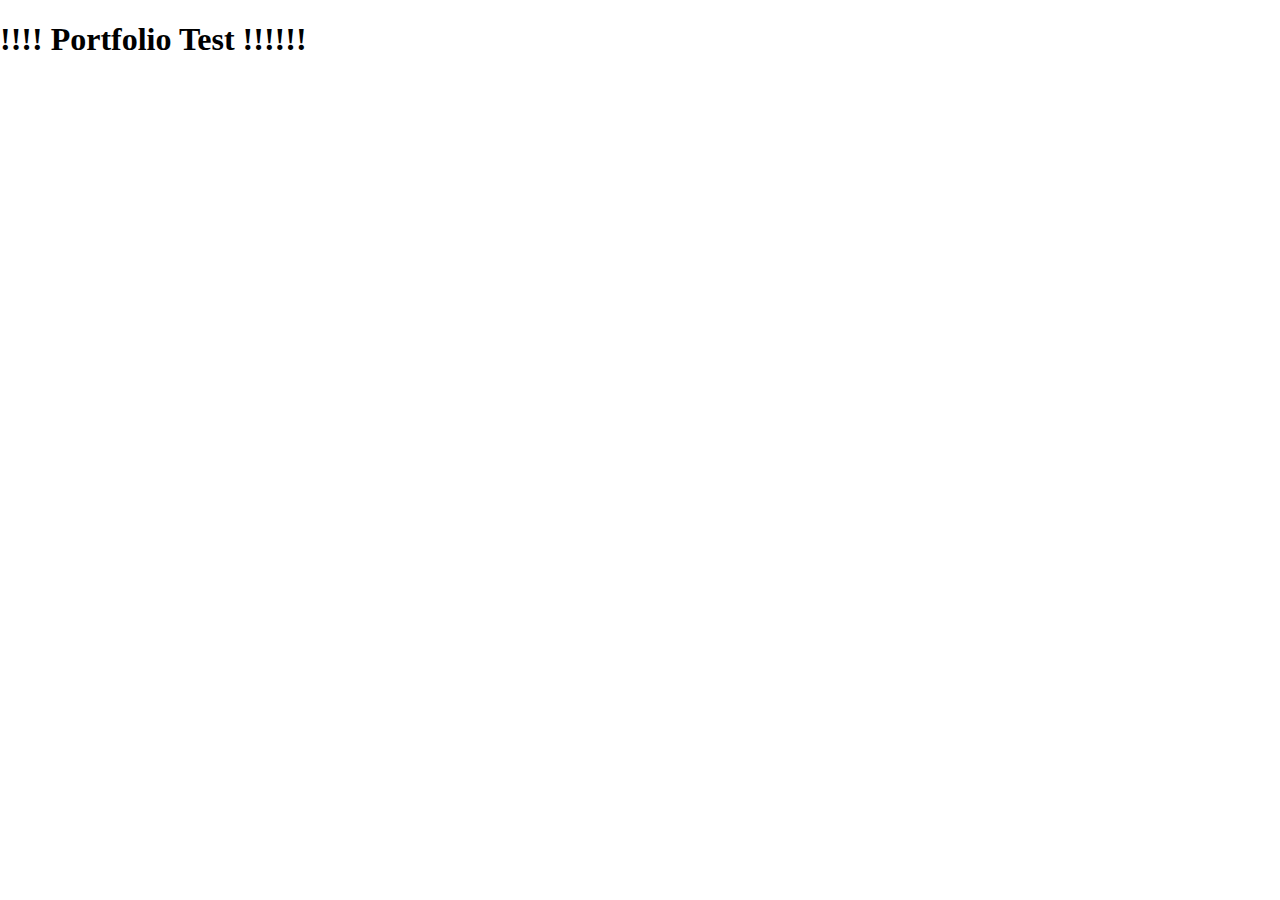
==== index.html @ 7b8920e7 "set up" ====
<!DOCTYPE html>
<html lang="en">
<head>
   <meta charset="UTF-8">
   <meta name="viewport" content="width=device-width, initial-scale=1.0">
   <link rel="stylesheet" href="./styles.css">
   <title>Portfolio</title>
</head>
<body>
   <header>
      <h1> !!!! Portfolio Test !!!!!! </h1>
   </header>
   <section>

   </section>
   <footer>

   </footer>
</body>
</html>
---- styles.css ----
html{line-height:1.15;-ms-text-size-adjust:100%;-webkit-text-size-adjust:100%}body{margin:0}article,aside,footer,header,nav,section{display:block}h1{font-size:2em;margin:.67em 0}figcaption,figure,main{display:block}figure{margin:1em 40px}hr{box-sizing:content-box;height:0;overflow:visible}pre{font-family:monospace,monospace;font-size:1em}a{background-color:transparent;-webkit-text-decoration-skip:objects}abbr[title]{border-bottom:none;text-decoration:underline;text-decoration:underline dotted}b,strong{font-weight:inherit}b,strong{font-weight:bolder}code,kbd,samp{font-family:monospace,monospace;font-size:1em}dfn{font-style:italic}mark{background-color:#ff0;color:#000}small{font-size:80%}sub,sup{font-size:75%;line-height:0;position:relative;vertical-align:baseline}sub{bottom:-.25em}sup{top:-.5em}audio,video{display:inline-block}audio:not([controls]){display:none;height:0}img{border-style:none}svg:not(:root){overflow:hidden}button,input,optgroup,select,textarea{font-family:sans-serif;font-size:100%;line-height:1.15;margin:0}button,input{overflow:visible}button,select{text-transform:none}button,html [type=button],[type=reset],[type=submit]{-webkit-appearance:button}button::-moz-focus-inner,[type=button]::-moz-focus-inner,[type=reset]::-moz-focus-inner,[type=submit]::-moz-focus-inner{border-style:none;padding:0}button:-moz-focusring,[type=button]:-moz-focusring,[type=reset]:-moz-focusring,[type=submit]:-moz-focusring{outline:1px dotted ButtonText}fieldset{padding:.35em .75em .625em}legend{box-sizing:border-box;color:inherit;display:table;max-width:100%;padding:0;white-space:normal}progress{display:inline-block;vertical-align:baseline}textarea{overflow:auto}[type=checkbox],[type=radio]{box-sizing:border-box;padding:0}[type=number]::-webkit-inner-spin-button,[type=number]::-webkit-outer-spin-button{height:auto}[type=search]{-webkit-appearance:textfield;outline-offset:-2px}[type=search]::-webkit-search-cancel-button,[type=search]::-webkit-search-decoration{-webkit-appearance:none}::-webkit-file-upload-button{-webkit-appearance:button;font:inherit}details,menu{display:block}summary{display:list-item}canvas{display:inline-block}template{display:none}[hidden]{display:none}

.clearfix:after {visibility: hidden; display: block; font-size: 0; content: ''; clear: both; height: 0; }

html { -moz-box-sizing: border-box; -webkit-box-sizing: border-box; box-sizing: border-box;}

*, *:before, *:after {box-sizing: inherit}

.sr-only { position: absolute; width: 1px; height: 1px; margin: -1px; border: 0; padding: 0; white-space: nowrap; clip-path: inset(100%); clip: rect(0 0 0 0); overflow: hidden;}
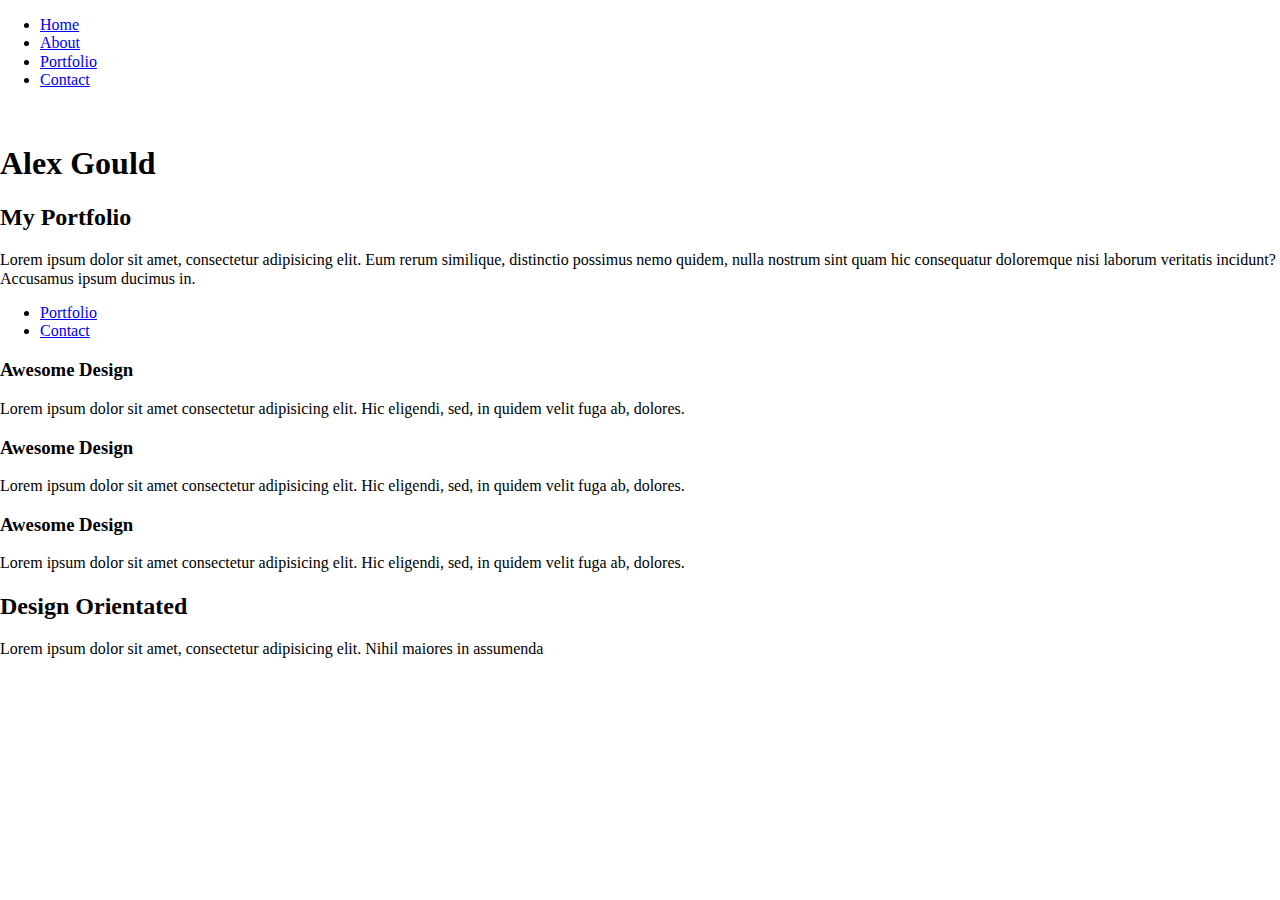
==== commit ec6ddc90: "restructuring" ====
--- a/index.html
+++ b/index.html
@@ -8,10 +8,46 @@
 </head>
 <body>
    <header>
-      <h1> !!!! Portfolio Test !!!!!! </h1>
+      <div>
+         <nav>
+            <ul class="Navmenu">              
+               <li><a href="#">Home</a></li>
+               <li><a href="#">About</a></li>
+               <li><a href="#">Portfolio</a></li>
+               <li><a href="#">Contact</a></li>
+            </ul>
+         </nav>
+      </div>
+      <div>
+         <img class="headerImg" src="" alt="">
+         <h1>Alex Gould</h1>
+         <h2>My Portfolio</h2>
+         <p>Lorem ipsum dolor sit amet, consectetur adipisicing elit. Eum rerum similique, distinctio possimus nemo quidem, nulla nostrum sint quam hic consequatur doloremque nisi laborum veritatis incidunt? Accusamus ipsum ducimus in.</p>
+      </div>
+      <div>
+         <ul class="buttons">
+            <li><a href="#">Portfolio</a></li>
+            <li><a href="#">Contact</a></li>
+         </ul>
+      </div>
    </header>
    <section>
-
+      <div class="threeDivs">
+         <h3>Awesome Design</h3>
+         <p>Lorem ipsum dolor sit amet consectetur adipisicing elit. Hic eligendi, sed, in quidem velit fuga ab, dolores.</p>
+      </div>
+      <div class="threeDivs">
+         <h3>Awesome Design</h3>
+         <p>Lorem ipsum dolor sit amet consectetur adipisicing elit. Hic eligendi, sed, in quidem velit fuga ab, dolores.</p>
+      </div>
+      <div class="threeDivs">
+         <h3>Awesome Design</h3>
+         <p>Lorem ipsum dolor sit amet consectetur adipisicing elit. Hic eligendi, sed, in quidem velit fuga ab, dolores.</p>
+      </div>
+      <div>
+         <h2>Design Orientated</h2>
+         <p>Lorem ipsum dolor sit amet, consectetur adipisicing elit. Nihil maiores in assumenda </p>
+      </div>
    </section>
    <footer>
 
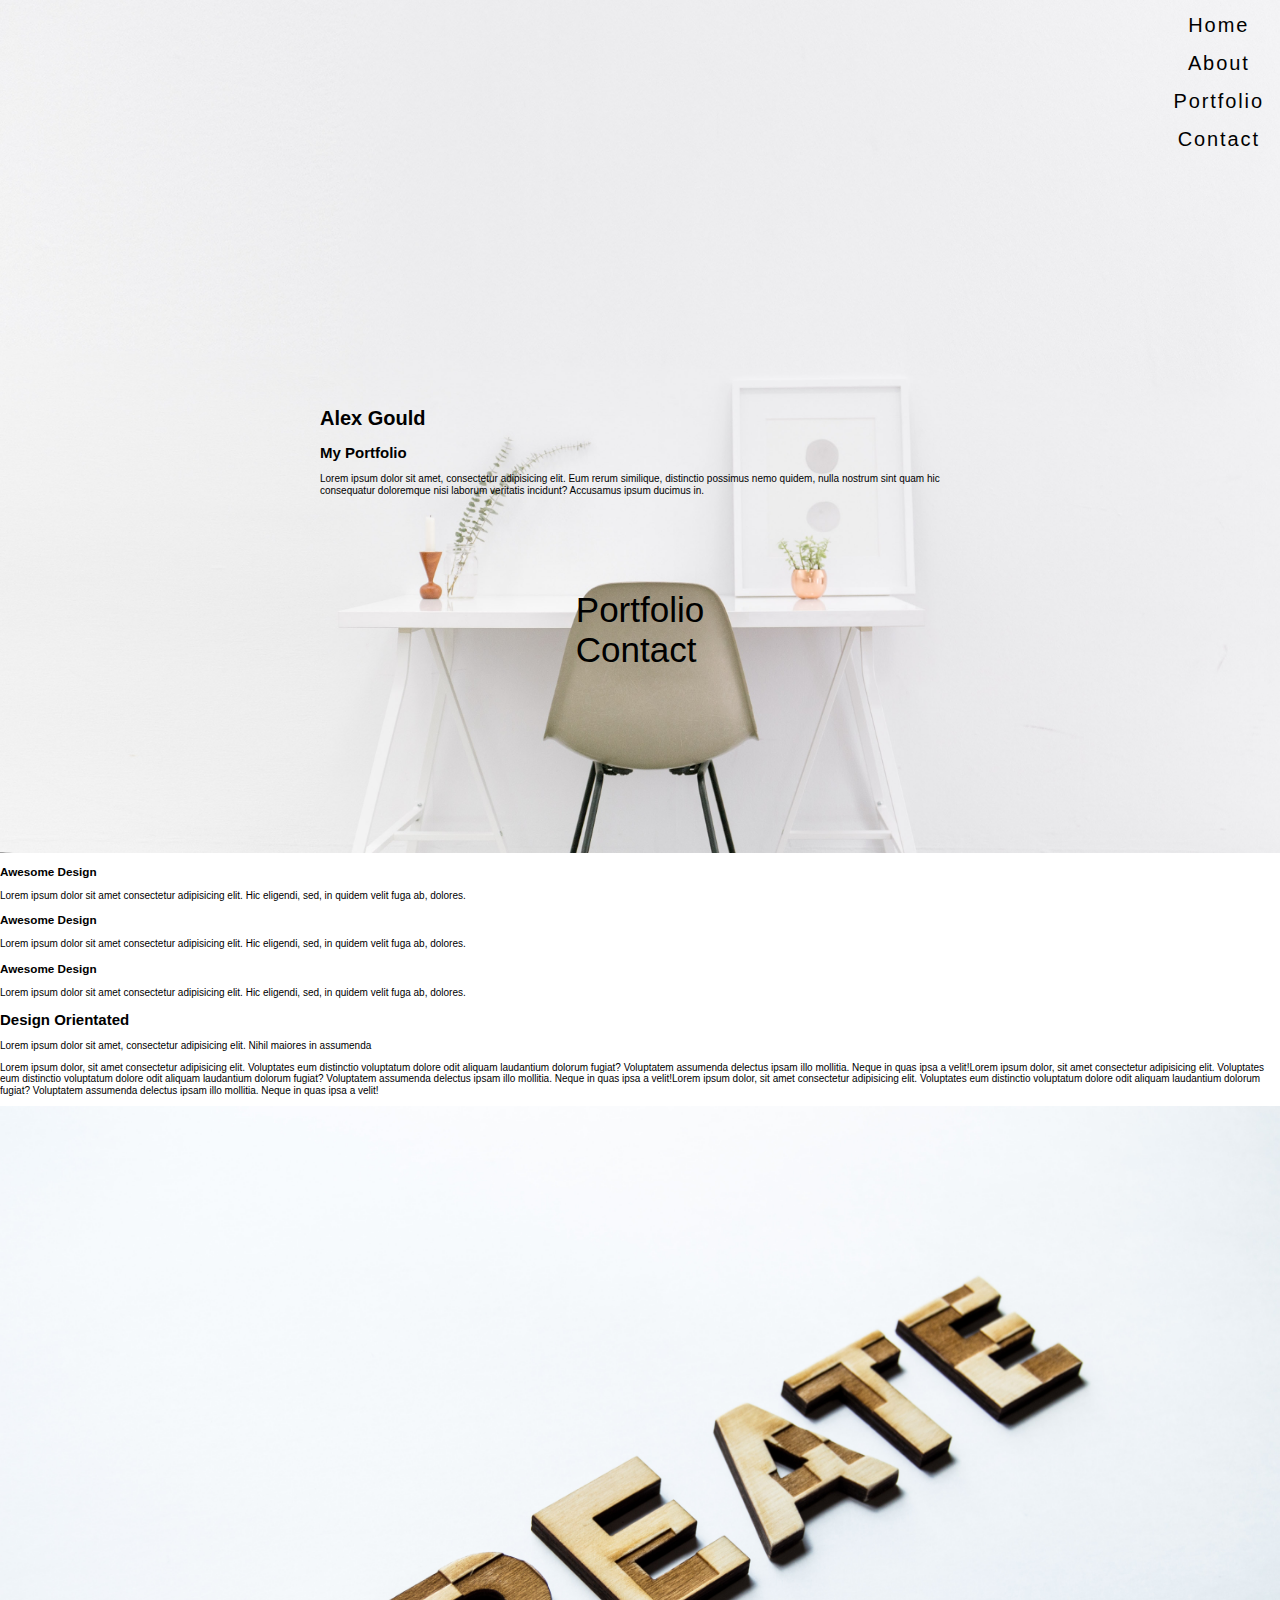
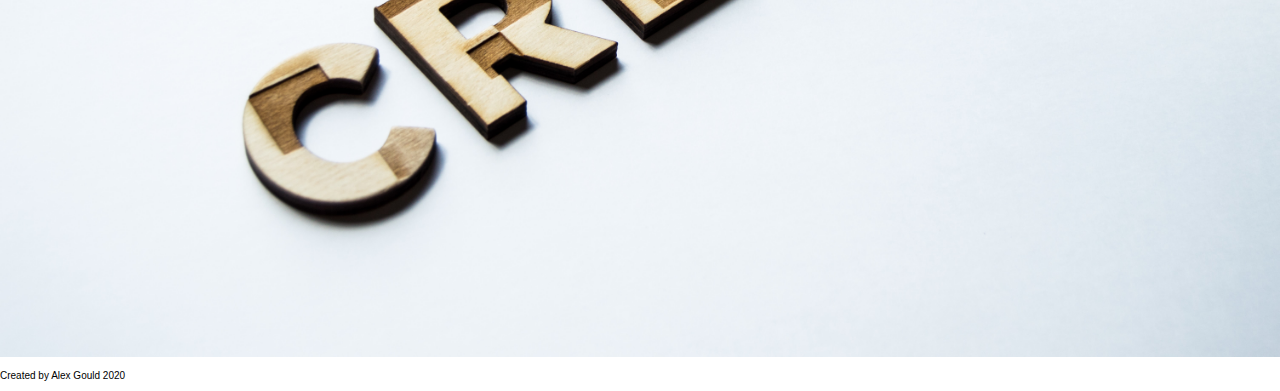
==== commit f0e59746: "images" ====
--- a/index.html
+++ b/index.html
@@ -8,24 +8,24 @@
 </head>
 <body>
    <header>
-      <div>
+      <div class="container">
          <nav>
-            <ul class="Navmenu">              
+            <ul class="navMenu">              
                <li><a href="#">Home</a></li>
                <li><a href="#">About</a></li>
                <li><a href="#">Portfolio</a></li>
                <li><a href="#">Contact</a></li>
             </ul>
          </nav>
+         <img class="headerImg" src="./assets/bench-accounting-nvzvOPQW0gc-unsplash.jpg" alt="white wall with white desk and brown chair">
       </div>
-      <div>
-         <img class="headerImg" src="" alt="">
+      <div class="centered">
          <h1>Alex Gould</h1>
          <h2>My Portfolio</h2>
          <p>Lorem ipsum dolor sit amet, consectetur adipisicing elit. Eum rerum similique, distinctio possimus nemo quidem, nulla nostrum sint quam hic consequatur doloremque nisi laborum veritatis incidunt? Accusamus ipsum ducimus in.</p>
       </div>
       <div>
-         <ul class="buttons">
+         <ul class="buttons centered2">
             <li><a href="#">Portfolio</a></li>
             <li><a href="#">Contact</a></li>
          </ul>
@@ -49,8 +49,14 @@
          <p>Lorem ipsum dolor sit amet, consectetur adipisicing elit. Nihil maiores in assumenda </p>
       </div>
    </section>
+   <section class="blurbSection">
+      <div>
+         <p>Lorem ipsum dolor, sit amet consectetur adipisicing elit. Voluptates eum distinctio voluptatum dolore odit aliquam laudantium dolorum fugiat? Voluptatem assumenda delectus ipsam illo mollitia. Neque in quas ipsa a velit!Lorem ipsum dolor, sit amet consectetur adipisicing elit. Voluptates eum distinctio voluptatum dolore odit aliquam laudantium dolorum fugiat? Voluptatem assumenda delectus ipsam illo mollitia. Neque in quas ipsa a velit!Lorem ipsum dolor, sit amet consectetur adipisicing elit. Voluptates eum distinctio voluptatum dolore odit aliquam laudantium dolorum fugiat? Voluptatem assumenda delectus ipsam illo mollitia. Neque in quas ipsa a velit!</p>
+         <img class="headerImg" src="./assets/create.jpg" alt="wood carving of the word create against white background">
+      </div>
+   </section>
    <footer>
-
+      <p>Created by Alex Gould 2020</p>
    </footer>
 </body>
 </html>--- a/styles.css
+++ b/styles.css
@@ -9,3 +9,97 @@
 .sr-only { position: absolute; width: 1px; height: 1px; margin: -1px; border: 0; padding: 0; white-space: nowrap; clip-path: inset(100%); clip: rect(0 0 0 0); overflow: hidden;}
 
 
+html { 
+   font-size: 62.5%;
+   font-family: 'East Sea Dokdo', cursive;
+   font-family: 'Roboto', sans-serif;
+}
+body{ 
+   color: rgb(0, 0, 0);
+   display: block;
+}
+
+ul { 
+   margin: 0;
+   padding: 0;
+   list-style-type: none;   
+}
+
+a { 
+   text-decoration: none;
+   color: rgb(0, 0, 0);
+   font-size: 35px;
+}
+
+img { 
+   max-width: 100%;
+}
+
+.headerImg { 
+   display: relative;
+   top: 0;
+}
+
+.wrapper{ 
+   max-width:1300px; ;
+   width: 90%;
+   margin: 0 auto;
+}
+
+button{ 
+   background-color: #0178A5;
+}
+
+button:hover,
+button:focus {
+   color: black;
+   background-color: white;
+   border-color: black;
+}
+
+
+/* Nav */
+nav { 
+   line-height: 35px;
+   letter-spacing: 1.9px;
+}
+.headerNav ul { 
+   width: 70%;
+}
+.headerNav li { 
+   display: inline-block;
+   margin: 10px;
+}
+nav a { 
+   font-family: 'Roboto', sans-serif;
+   font-size: 20px;
+}
+
+.container { 
+   display: flex;
+   text-align: center;
+   color: white;
+}
+
+.centered {
+   position: absolute;
+   top: 50%;
+   left: 50%;
+   transform: translate(-50%, -50%);
+   z-index: 100;
+
+}
+
+.centered2 {
+   position: absolute;
+   top: 70%;
+   left: 50%;
+   transform: translate(-50%, -50%);
+}
+
+
+.navMenu{ 
+   position: absolute;
+   top: 8px;
+   right: 16px;
+}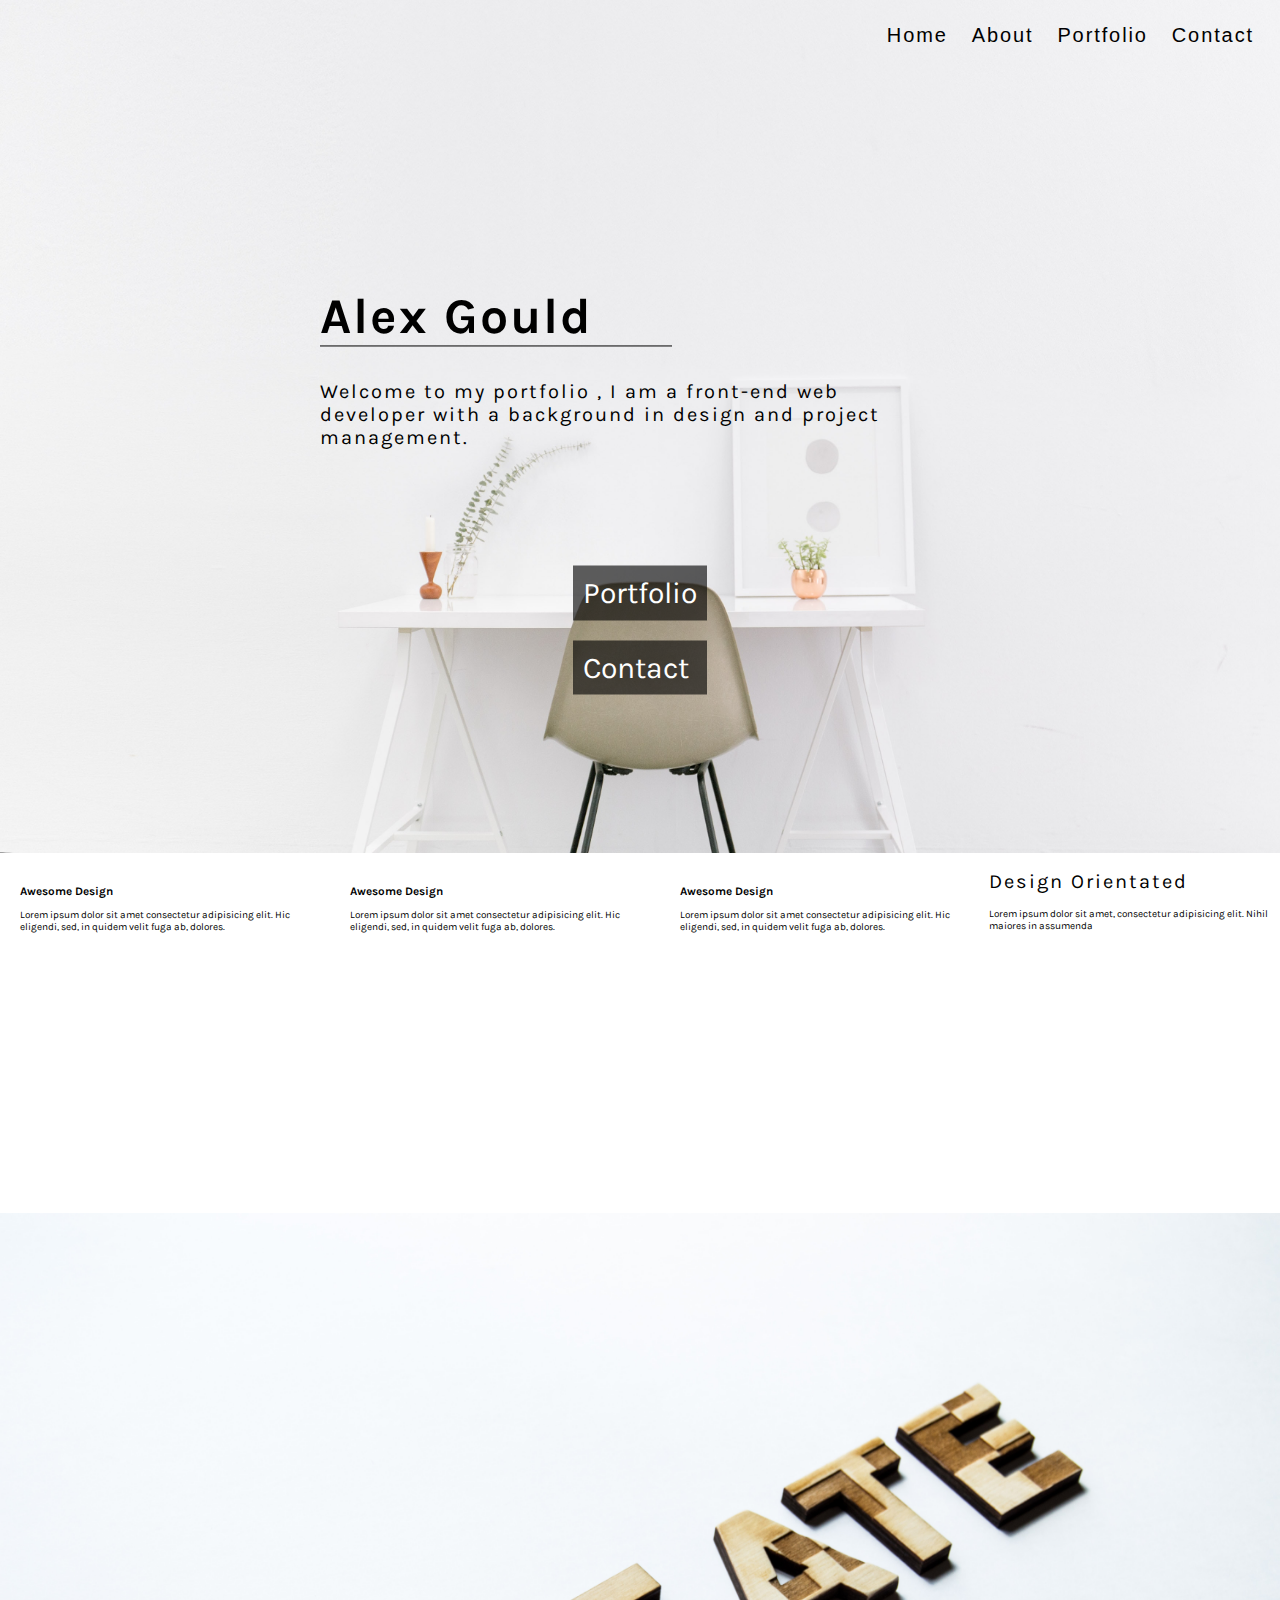
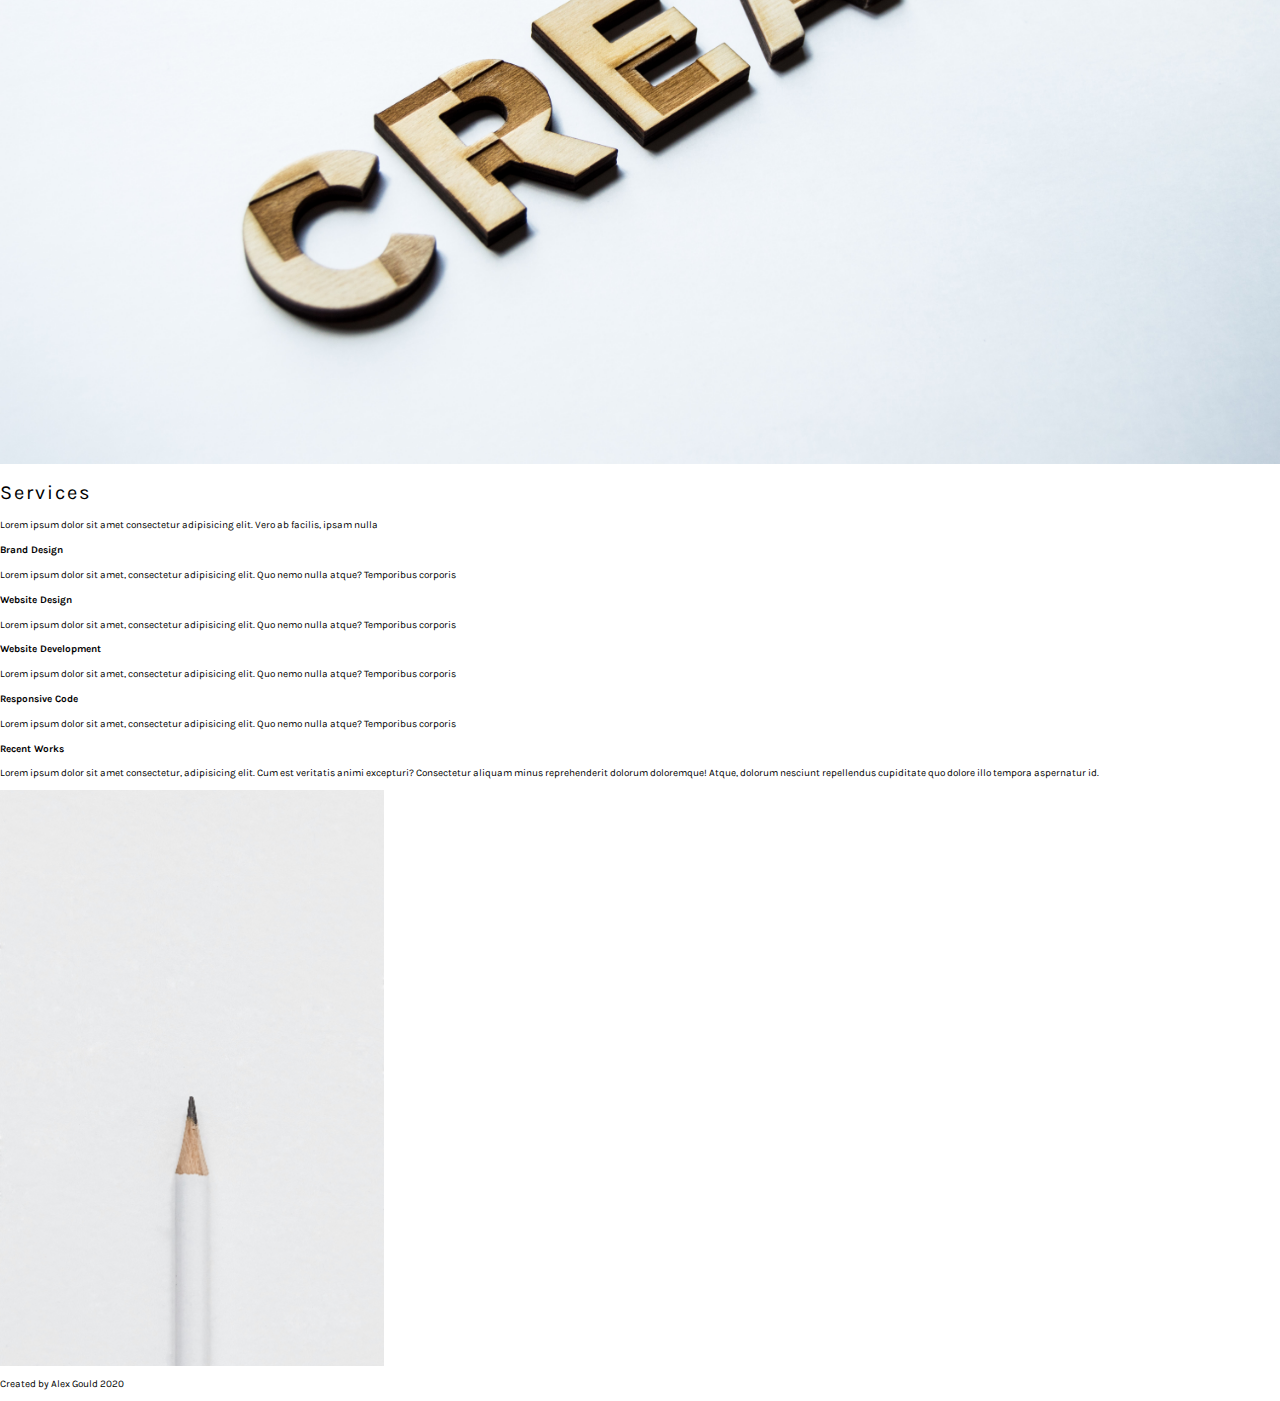
==== commit 1b79354f: "layout header" ====
--- a/index.html
+++ b/index.html
@@ -3,6 +3,7 @@
 <head>
    <meta charset="UTF-8">
    <meta name="viewport" content="width=device-width, initial-scale=1.0">
+   <link href="https://fonts.googleapis.com/css2?family=Karla:ital,wght@0,400;0,700;1,700&display=swap" rel="stylesheet">
    <link rel="stylesheet" href="./styles.css">
    <title>Portfolio</title>
 </head>
@@ -19,19 +20,18 @@
          </nav>
          <img class="headerImg" src="./assets/bench-accounting-nvzvOPQW0gc-unsplash.jpg" alt="white wall with white desk and brown chair">
       </div>
-      <div class="centered">
+      <div class="headerText">
          <h1>Alex Gould</h1>
-         <h2>My Portfolio</h2>
-         <p>Lorem ipsum dolor sit amet, consectetur adipisicing elit. Eum rerum similique, distinctio possimus nemo quidem, nulla nostrum sint quam hic consequatur doloremque nisi laborum veritatis incidunt? Accusamus ipsum ducimus in.</p>
+         <h2>Welcome to my portfolio , I am a front-end web developer with a background in design and project management.</h2>
       </div>
-      <div>
-         <ul class="buttons centered2">
+      <div class="buttonsDiv">
+         <ul class="buttons">
             <li><a href="#">Portfolio</a></li>
             <li><a href="#">Contact</a></li>
          </ul>
       </div>
    </header>
-   <section>
+   <section class="threeDivsContainer">
       <div class="threeDivs">
          <h3>Awesome Design</h3>
          <p>Lorem ipsum dolor sit amet consectetur adipisicing elit. Hic eligendi, sed, in quidem velit fuga ab, dolores.</p>
@@ -51,12 +51,40 @@
    </section>
    <section class="blurbSection">
       <div>
-         <p>Lorem ipsum dolor, sit amet consectetur adipisicing elit. Voluptates eum distinctio voluptatum dolore odit aliquam laudantium dolorum fugiat? Voluptatem assumenda delectus ipsam illo mollitia. Neque in quas ipsa a velit!Lorem ipsum dolor, sit amet consectetur adipisicing elit. Voluptates eum distinctio voluptatum dolore odit aliquam laudantium dolorum fugiat? Voluptatem assumenda delectus ipsam illo mollitia. Neque in quas ipsa a velit!Lorem ipsum dolor, sit amet consectetur adipisicing elit. Voluptates eum distinctio voluptatum dolore odit aliquam laudantium dolorum fugiat? Voluptatem assumenda delectus ipsam illo mollitia. Neque in quas ipsa a velit!</p>
          <img class="headerImg" src="./assets/create.jpg" alt="wood carving of the word create against white background">
       </div>
    </section>
+   <section>
+      <div>
+         <div class="servicesTitle">
+            <h2>Services</h2>
+            <p>Lorem ipsum dolor sit amet consectetur adipisicing elit. Vero ab facilis, ipsam nulla</p>
+         </div>
+         <div class="services">
+            <h4>Brand Design</h4>
+            <p>Lorem ipsum dolor sit amet, consectetur adipisicing elit. Quo nemo nulla atque? Temporibus corporis</p>
+            <h4>Website Design</h4>
+            <p>Lorem ipsum dolor sit amet, consectetur adipisicing elit. Quo nemo nulla atque? Temporibus corporis</p>
+            <h4>Website Development</h4>
+            <p>Lorem ipsum dolor sit amet, consectetur adipisicing elit. Quo nemo nulla atque? Temporibus corporis</p>
+            <h4>Responsive Code</h4>
+            <p>Lorem ipsum dolor sit amet, consectetur adipisicing elit. Quo nemo nulla atque? Temporibus corporis</p>
+         </div>
+      </div>
+   </section>
+   <section>
+      <div class="recentWorks">
+         <h4 class="recentH4">Recent Works</h4>
+         <p>Lorem ipsum dolor sit amet consectetur, adipisicing elit. Cum est veritatis animi excepturi? Consectetur aliquam minus reprehenderit dolorum doloremque! Atque, dolorum nesciunt repellendus cupiditate quo dolore illo tempora aspernatur id.</p>
+         <div>
+            <img class="pencilImg" src="./assets/white pencil.jpg" alt="pencil against white background">
+         </div>
+      </div>
+   </section>
    <footer>
-      <p>Created by Alex Gould 2020</p>
+      <div class="footerDiv">
+         <p>Created by Alex Gould 2020</p>
+      </div>
    </footer>
 </body>
 </html>--- a/styles.css
+++ b/styles.css
@@ -11,8 +11,7 @@
 
 html { 
    font-size: 62.5%;
-   font-family: 'East Sea Dokdo', cursive;
-   font-family: 'Roboto', sans-serif;
+   font-family: 'Karla', sans-serif;
 }
 body{ 
    color: rgb(0, 0, 0);
@@ -28,17 +27,13 @@
 a { 
    text-decoration: none;
    color: rgb(0, 0, 0);
-   font-size: 35px;
+   font-size: 3em;
 }
 
 img { 
    max-width: 100%;
 }
 
-.headerImg { 
-   display: relative;
-   top: 0;
-}
 
 .wrapper{ 
    max-width:1300px; ;
@@ -46,60 +41,138 @@
    margin: 0 auto;
 }
 
-button{ 
-   background-color: #0178A5;
+
+/* Header */
+.container { 
+   display: flex;
 }
 
-button:hover,
-button:focus {
-   color: black;
-   background-color: white;
-   border-color: black;
-}
-
-
-/* Nav */
-nav { 
-   line-height: 35px;
-   letter-spacing: 1.9px;
-}
-.headerNav ul { 
-   width: 70%;
-}
-.headerNav li { 
-   display: inline-block;
-   margin: 10px;
-}
-nav a { 
-   font-family: 'Roboto', sans-serif;
-   font-size: 20px;
-}
-
-.container { 
-   display: flex;
-   text-align: center;
-   color: white;
-}
-
-.centered {
+.headerText {
    position: absolute;
-   top: 50%;
+   top:40%;
    left: 50%;
    transform: translate(-50%, -50%);
    z-index: 100;
-
 }
 
-.centered2 {
+.headerText p { 
+   font-weight: 700;
+   font-size: 1em;
+   font-style: italic;
+   text-align: left;
+}
+
+/* Buttons */
+.buttonsDiv {
    position: absolute;
    top: 70%;
    left: 50%;
    transform: translate(-50%, -50%);
 }
 
+.buttons ul { 
+   border: 2px black solid;
+}
+
+.buttons li { 
+   padding: 10px;
+   margin: 20px;
+   font-size: 1em;
+   font-weight: 400;
+   background-color: rgba(0, 0, 0, 0.625);
+}
+
+.buttons a { 
+   color: white;
+}
+
+.buttons li:hover,
+.buttons li:focus {
+   background-color:rgba(0, 0, 0, 0.886);
+   border-color: black;
+}
+
+/* Header Text */
+h1, h2 { 
+   font-family: 'Karla', sans-serif;
+}
+
+h1 { 
+   font-size: 5em;
+   letter-spacing: 2px;
+   font-weight: 700;
+   text-align: left;
+   width: 55%;
+   border-bottom: 1px solid black;
+}
+
+h2{ 
+   font-size: 2em;
+   font-weight: 400;
+   text-align: left;
+   letter-spacing: 2px;
+   width: 90%;
+}
+
+.headerImg { 
+   display: flex;
+}
+
+/* Nav */
 
 .navMenu{ 
    position: absolute;
    top: 8px;
    right: 16px;
+   line-height: 35px;
+   letter-spacing: 1.9px;
+}
+
+.navMenu ul { 
+   width: 70%;
+}
+.navMenu li { 
+   display: inline-block;
+   margin: 10px;
+}
+.navMenu a { 
+   font-family: 'Roboto', sans-serif;
+   font-size: 2em;
+}
+
+.navMenu li:hover,
+.navMenu li:focus {
+   color: white;
+   background-color:rgba(0, 0, 0, 0.468);
+   border-color: black;
+}
+
+.navMenu a:hover,
+.navMenu a:focus {
+   color: white;
+}
+
+/* Three Divs */
+
+.threeDivsContainer { 
+   display: flex;
+   height: 40vh;
+}
+
+.threeDivs { 
+   text-align: left;
+   width: 30%;
+   margin: 20px;
+}
+
+.designOrientated { 
+   text-align: center;
+   width: 60%;
+}
+
+
+
+/* Recent Works */
+.pencilImg { 
+   width: 30%;
 }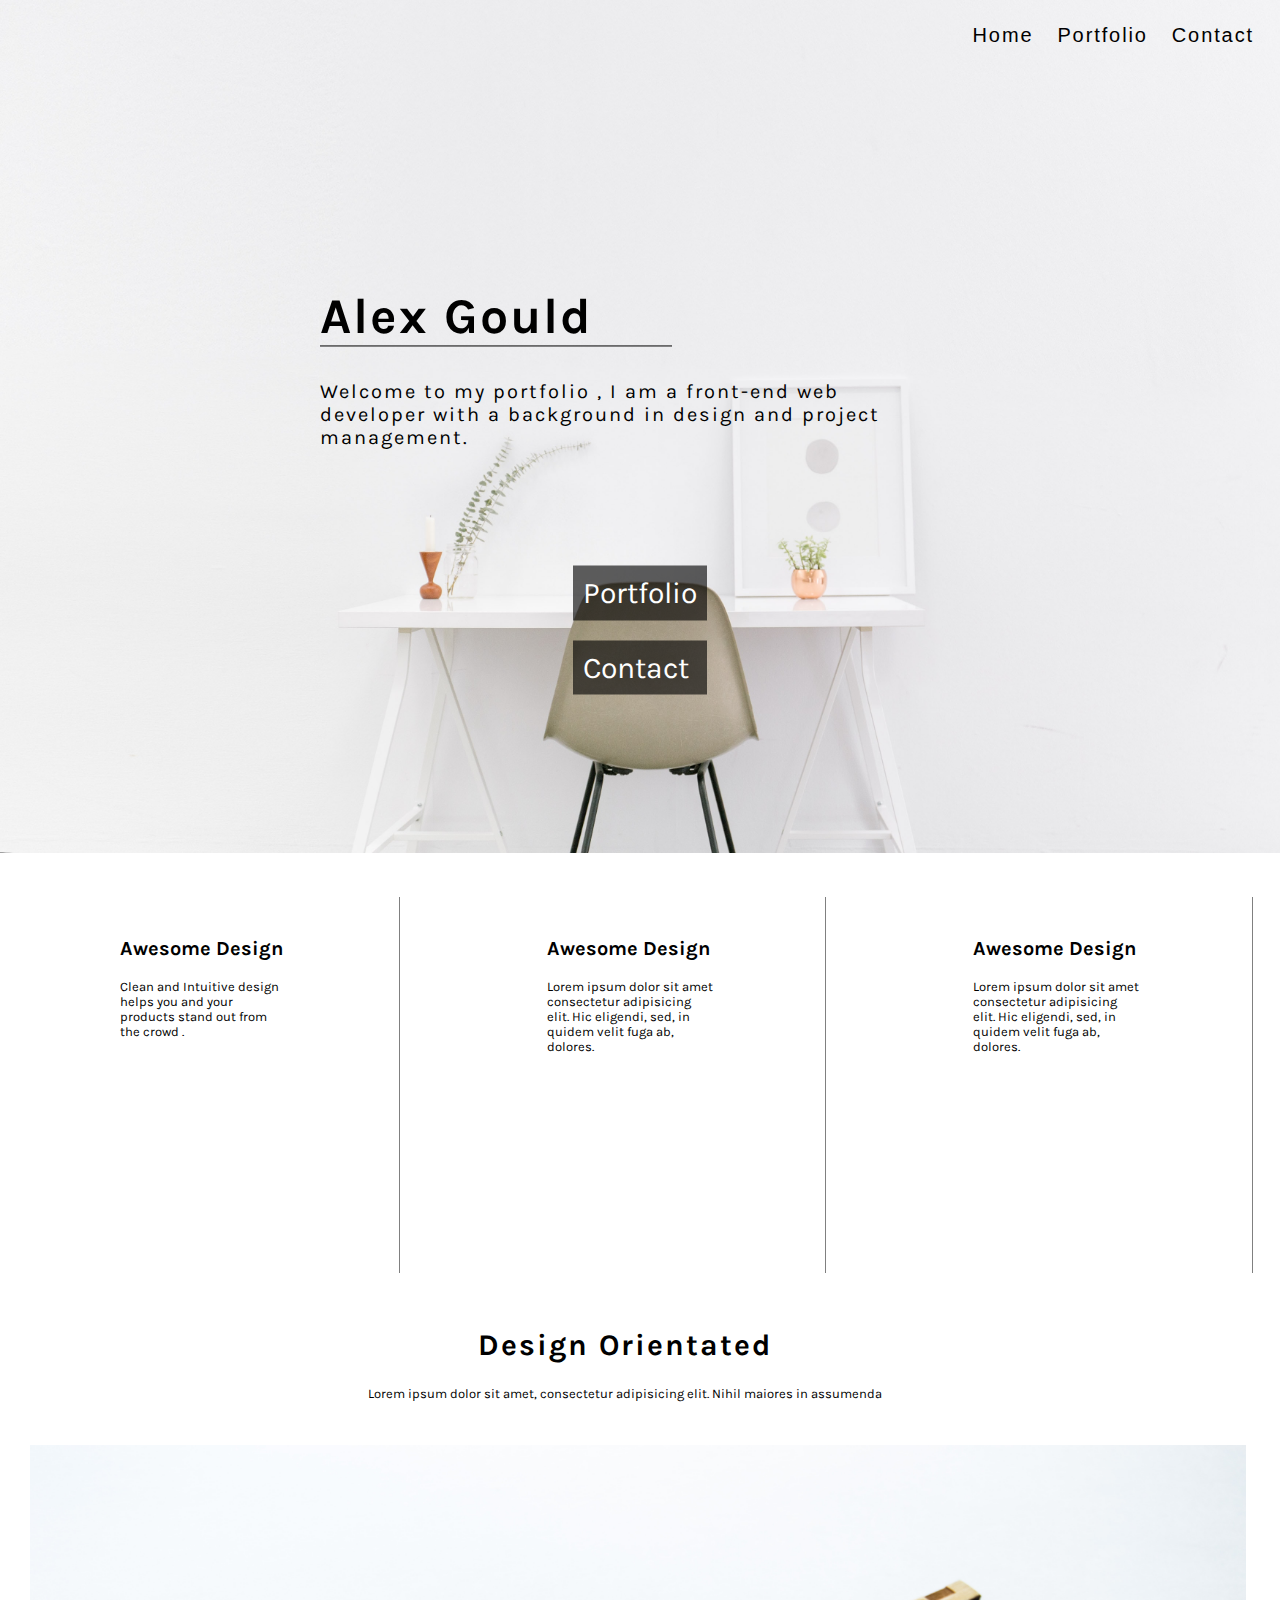
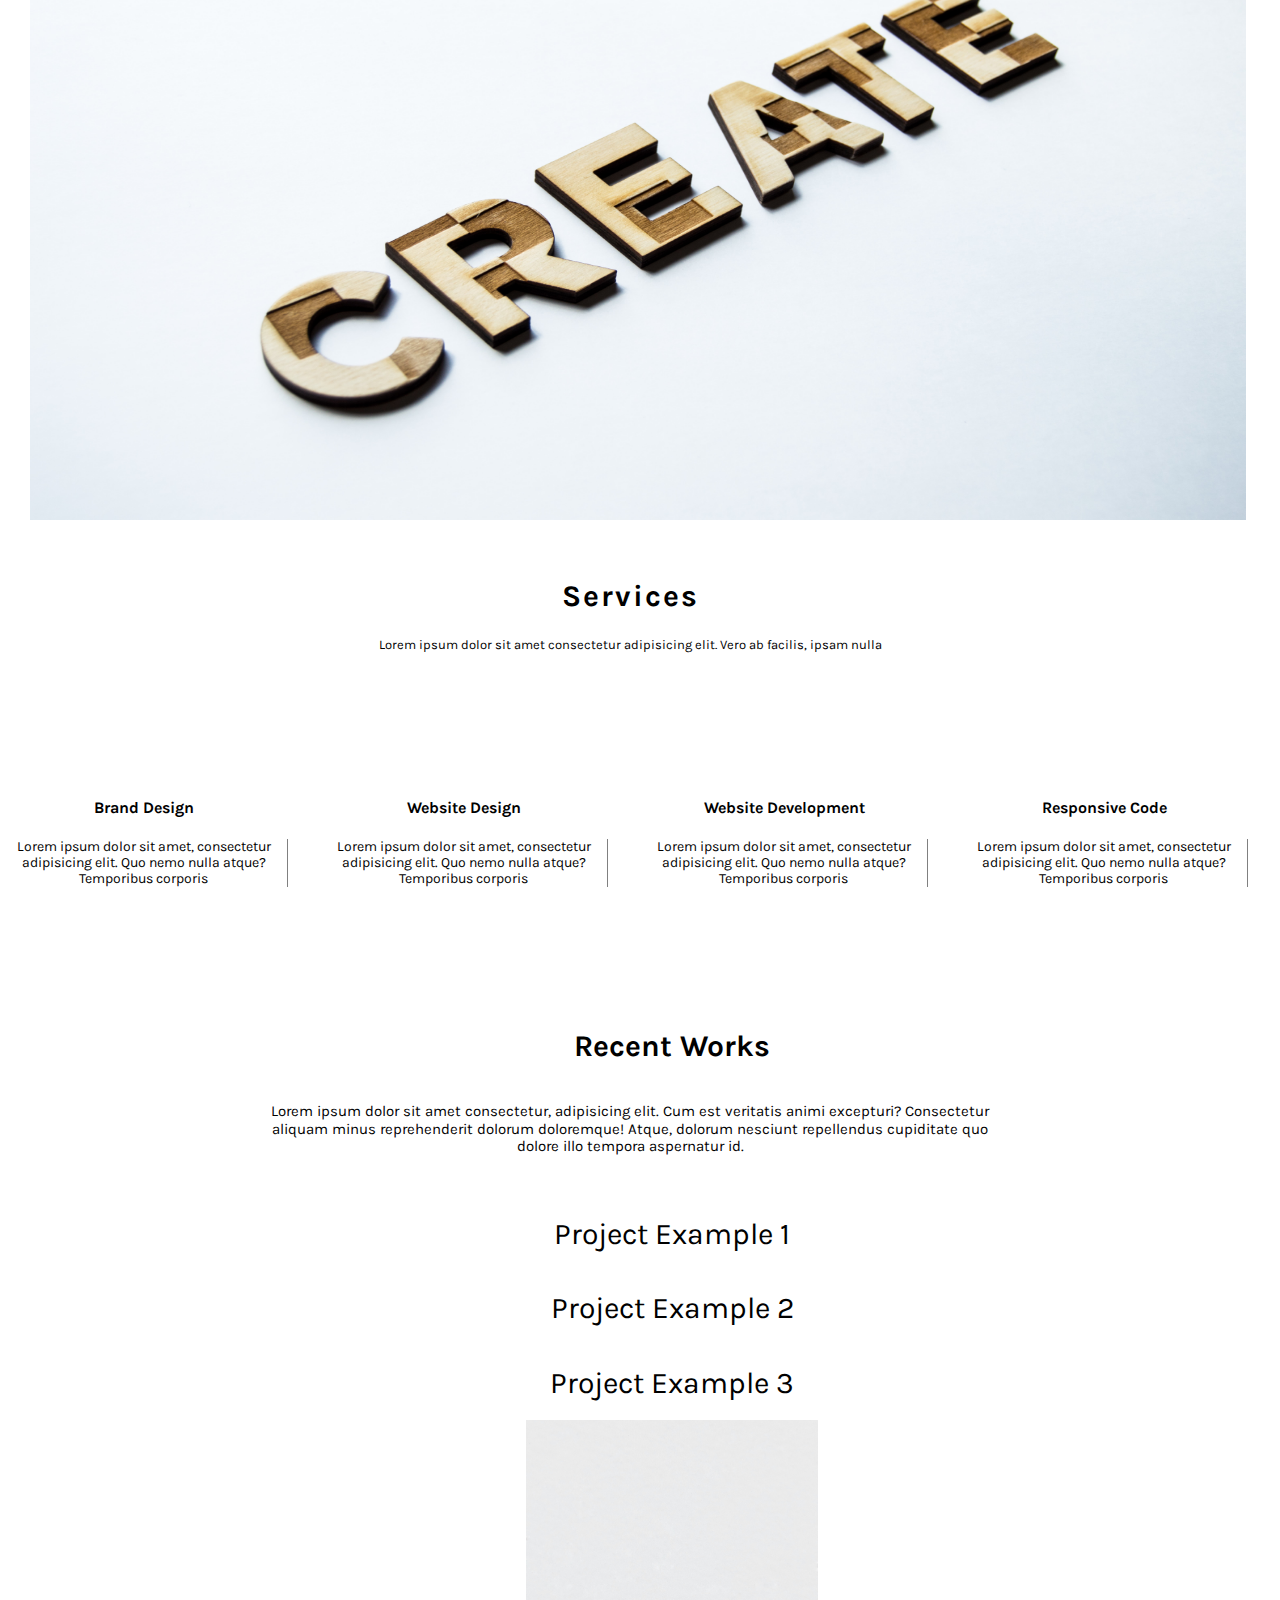
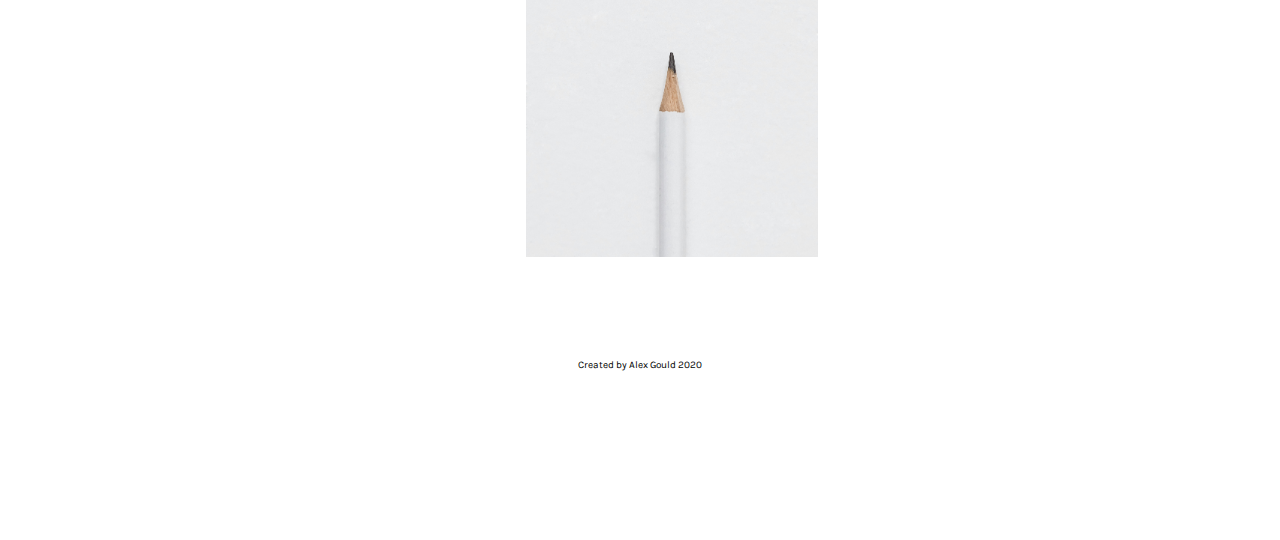
==== commit aa54c858: "layout finalizing" ====
--- a/index.html
+++ b/index.html
@@ -13,8 +13,8 @@
          <nav>
             <ul class="navMenu">              
                <li><a href="#">Home</a></li>
-               <li><a href="#">About</a></li>
-               <li><a href="#">Portfolio</a></li>
+               <!-- <li><a href="#">About</a></li> -->
+               <li><a href="#bottom">Portfolio</a></li>
                <li><a href="#">Contact</a></li>
             </ul>
          </nav>
@@ -26,15 +26,16 @@
       </div>
       <div class="buttonsDiv">
          <ul class="buttons">
-            <li><a href="#">Portfolio</a></li>
+            <li><a href="">Portfolio</a></li>
             <li><a href="#">Contact</a></li>
          </ul>
+         
       </div>
    </header>
    <section class="threeDivsContainer">
       <div class="threeDivs">
          <h3>Awesome Design</h3>
-         <p>Lorem ipsum dolor sit amet consectetur adipisicing elit. Hic eligendi, sed, in quidem velit fuga ab, dolores.</p>
+         <p>Clean and Intuitive design helps you and your products stand out from the crowd .</p>
       </div>
       <div class="threeDivs">
          <h3>Awesome Design</h3>
@@ -44,41 +45,65 @@
          <h3>Awesome Design</h3>
          <p>Lorem ipsum dolor sit amet consectetur adipisicing elit. Hic eligendi, sed, in quidem velit fuga ab, dolores.</p>
       </div>
-      <div>
-         <h2>Design Orientated</h2>
-         <p>Lorem ipsum dolor sit amet, consectetur adipisicing elit. Nihil maiores in assumenda </p>
-      </div>
    </section>
-   <section class="blurbSection">
-      <div>
-         <img class="headerImg" src="./assets/create.jpg" alt="wood carving of the word create against white background">
+         <div class="designOrientated">
+            <h2>Design Orientated</h2>
+            <p>Lorem ipsum dolor sit amet, consectetur adipisicing elit. Nihil maiores in assumenda </p>
+         </div>
+   <section>
+      <div class="blurbSection">
+         <img class="createImg" src="./assets/create.jpg" alt="wood carving of the word create against white background">
       </div>
    </section>
    <section>
-      <div>
          <div class="servicesTitle">
             <h2>Services</h2>
             <p>Lorem ipsum dolor sit amet consectetur adipisicing elit. Vero ab facilis, ipsam nulla</p>
          </div>
          <div class="services">
-            <h4>Brand Design</h4>
-            <p>Lorem ipsum dolor sit amet, consectetur adipisicing elit. Quo nemo nulla atque? Temporibus corporis</p>
-            <h4>Website Design</h4>
-            <p>Lorem ipsum dolor sit amet, consectetur adipisicing elit. Quo nemo nulla atque? Temporibus corporis</p>
-            <h4>Website Development</h4>
-            <p>Lorem ipsum dolor sit amet, consectetur adipisicing elit. Quo nemo nulla atque? Temporibus corporis</p>
-            <h4>Responsive Code</h4>
-            <p>Lorem ipsum dolor sit amet, consectetur adipisicing elit. Quo nemo nulla atque? Temporibus corporis</p>
+            <div>
+               <h4>Brand Design</h4>
+               <p>Lorem ipsum dolor sit amet, consectetur adipisicing elit. Quo nemo nulla atque? Temporibus corporis</p>
+            </div>
+            <div>
+               <h4>Website Design</h4>
+               <p>Lorem ipsum dolor sit amet, consectetur adipisicing elit. Quo nemo nulla atque? Temporibus corporis</p>
+            </div>
+            <div>
+               <h4>Website Development</h4>
+               <p>Lorem ipsum dolor sit amet, consectetur adipisicing elit. Quo nemo nulla atque? Temporibus corporis</p>
+            </div>
+            <div>
+               <h4>Responsive Code</h4>
+               <p>Lorem ipsum dolor sit amet, consectetur adipisicing elit. Quo nemo nulla atque? Temporibus corporis</p>
+            </div>
          </div>
-      </div>
    </section>
    <section>
       <div class="recentWorks">
          <h4 class="recentH4">Recent Works</h4>
          <p>Lorem ipsum dolor sit amet consectetur, adipisicing elit. Cum est veritatis animi excepturi? Consectetur aliquam minus reprehenderit dolorum doloremque! Atque, dolorum nesciunt repellendus cupiditate quo dolore illo tempora aspernatur id.</p>
-         <div>
+            <div>
+               <div>
+                  <ul class="recentLinks">              
+                     <li><a href="https://spaceapp-juno.github.io/kristenDeloreyAlexGouldSpaceAppJuno/">Project Example 1</a></li>
+                  </ul>
+               </div>
+               <div>
+                  <ul class="recentLinks">              
+                     <li><a href="https://podcast-palz.github.io/podcast-planner/">Project Example 2</a></li>
+                  </ul>
+               </div>
+                  <!-- <li><a href="#">About</a></li> -->
+               <div>
+                  <ul class="recentLinks">              
+                     <li><a href="https://jalexgould.github.io/project-five/">Project Example 3</a></li>
+                  </ul>
+               </div>
+            </div>
             <img class="pencilImg" src="./assets/white pencil.jpg" alt="pencil against white background">
-         </div>
+            <div id="bottom"><a href="bottom"></a></div>
+            </div>
       </div>
    </section>
    <footer>
--- a/styles.css
+++ b/styles.css
@@ -156,23 +156,138 @@
 
 .threeDivsContainer { 
    display: flex;
-   height: 40vh;
+   height: 50vh;
+   text-align: center;
 }
 
 .threeDivs { 
+   flex-wrap: wrap;
    text-align: left;
    width: 30%;
-   margin: 20px;
-}
+   margin: 44px 27px 30px 100px;
+   padding: 20px;
+   border-right: 1px solid grey;
+}
+
+.threeDivs h3{ 
+   font-size: 2em;
+}
+
+.threeDivs p {
+   width: 65%;
+   font-weight: 400;
+   font-size: 1.3em;
+}
+
+/* design orientated  */
 
 .designOrientated { 
-   text-align: center;
-   width: 60%;
-}
-
-
+   margin-left: 20%;
+   font-weight: 400;
+   text-align: center;
+   width: 64%;
+}
+
+.designOrientated h2 {
+   font-weight: 700;
+   font-size: 3em;
+   text-align: center;
+}
+
+.designOrientated p{ 
+   font-size: 1.3em;
+   width: 90%;
+   text-align: center;
+}
+
+.createImg { 
+   width: 95%;
+   height: 75vh;
+   margin: 30px;
+}
+
+/* Services */
+.servicesTitle { 
+   margin-left: 20%;
+   margin-bottom: 5%;
+   font-weight: 400;
+   text-align: center;
+   width: 65%;
+   height: 15vh;
+}
+
+.servicesTitle h2 { 
+   font-weight: 700;
+   font-size: 3em;
+   text-align: center;
+}
+.servicesTitle p { 
+   width: 90%;
+   font-size: 1.3em;
+}
+
+.services { 
+   display: flex;
+}
+
+.services h4 { 
+   font-size: 1.6em;
+   width: 90%;
+   text-align: center;
+   
+}
+.services p { 
+   font-size: 1.4em;
+   width: 90%;
+   text-align: center;
+   border-right: 1px solid grey;
+}
 
 /* Recent Works */
+
+.recentWorks { 
+   height: 60vh;
+   margin-top: 10%;
+   text-align: center;
+   margin-left: 20%;
+   font-weight: 400;
+   text-align: center;
+   width: 65%;
+   height: 75vh;
+}
+
+.recentWorks h4 { 
+   font-weight: 700;
+   font-size: 3em;
+   text-align: center;
+}
+
+.recentWorks p{
+   display: flex;
+   width: 90%;
+   font-size: 1.3em;
+   text-align: center;
+   font-size: 1.5em;
+   margin-bottom: 5%;
+}
+
+.recentLinks { 
+   padding:20px ;
+}
+
+.recentLinks a { 
+   margin-bottom: 1px solid grey;
+}
+
 .pencilImg { 
-   width: 30%;
+   width: 35%;
+   height: auto;
+}
+
+/* Footer */
+
+.footerDiv { 
+   margin-top: 20%;
+   text-align: center;
+   height: 20vh;
 }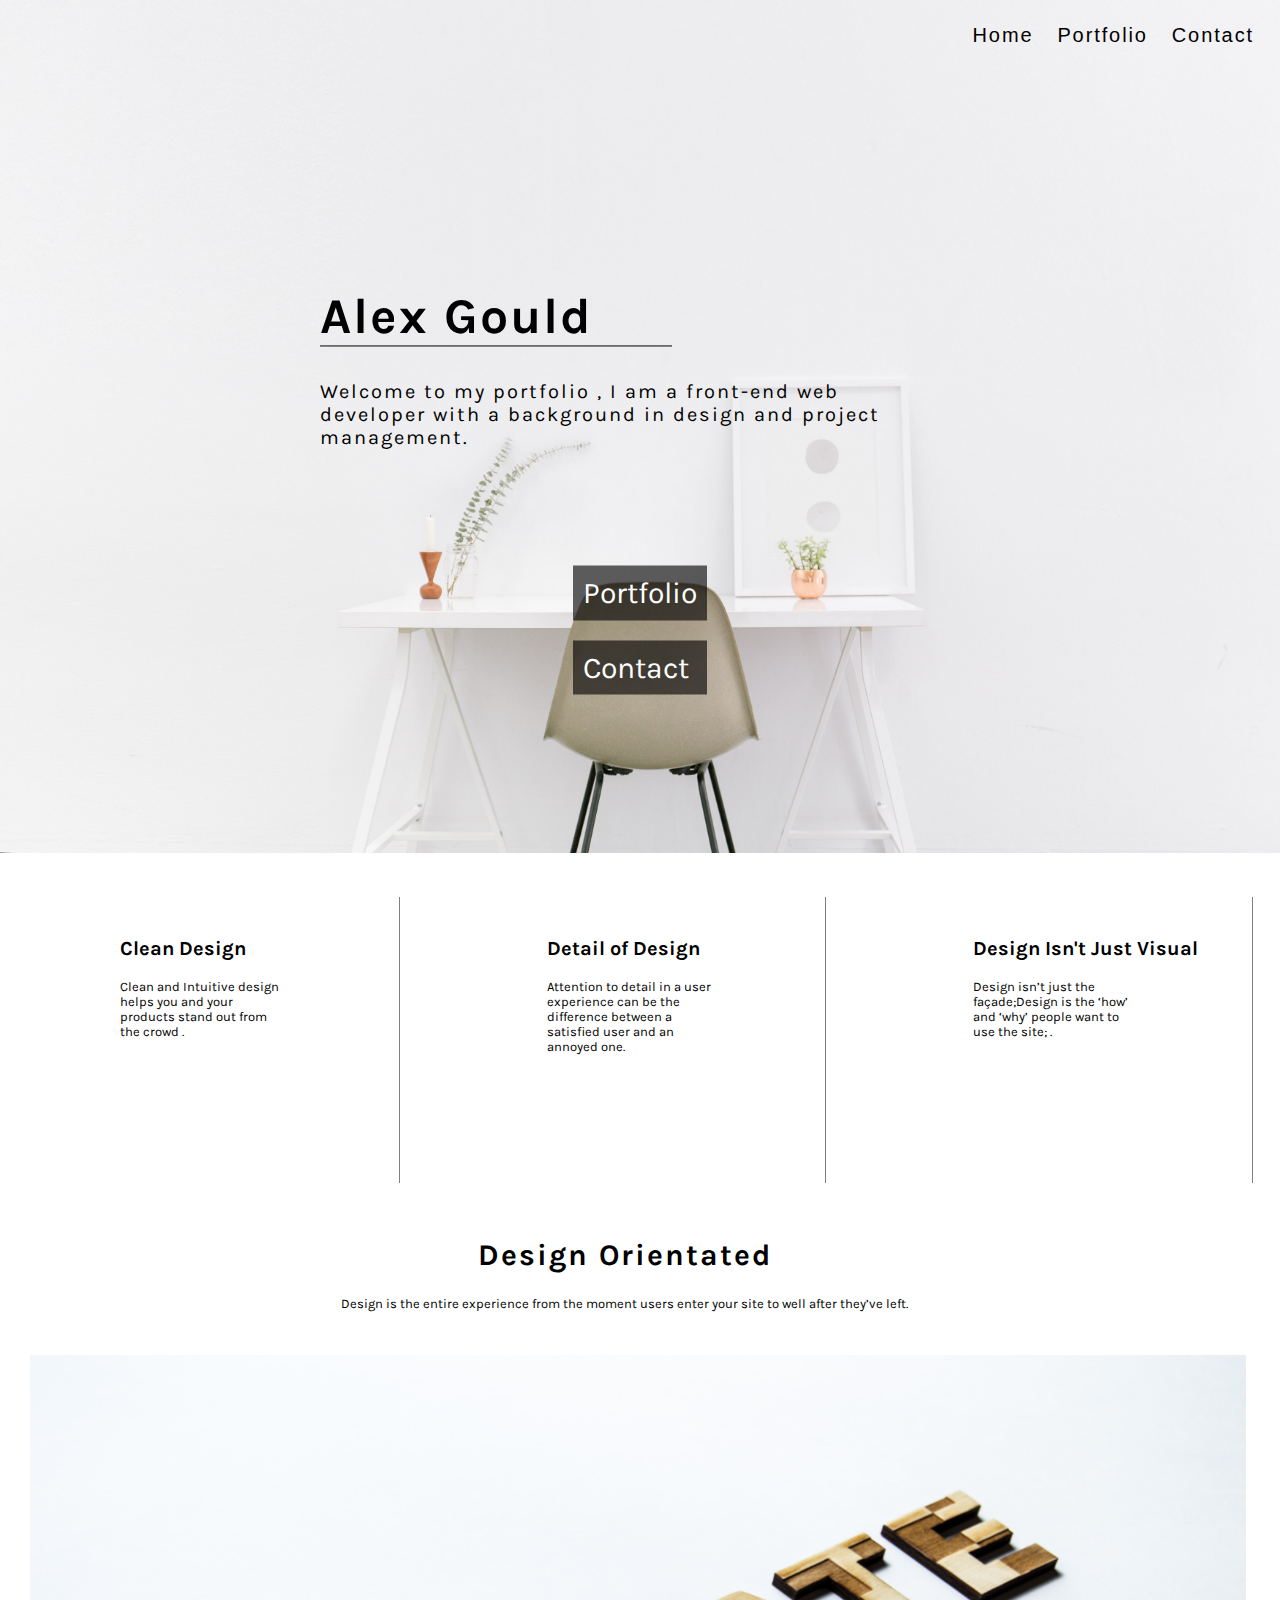
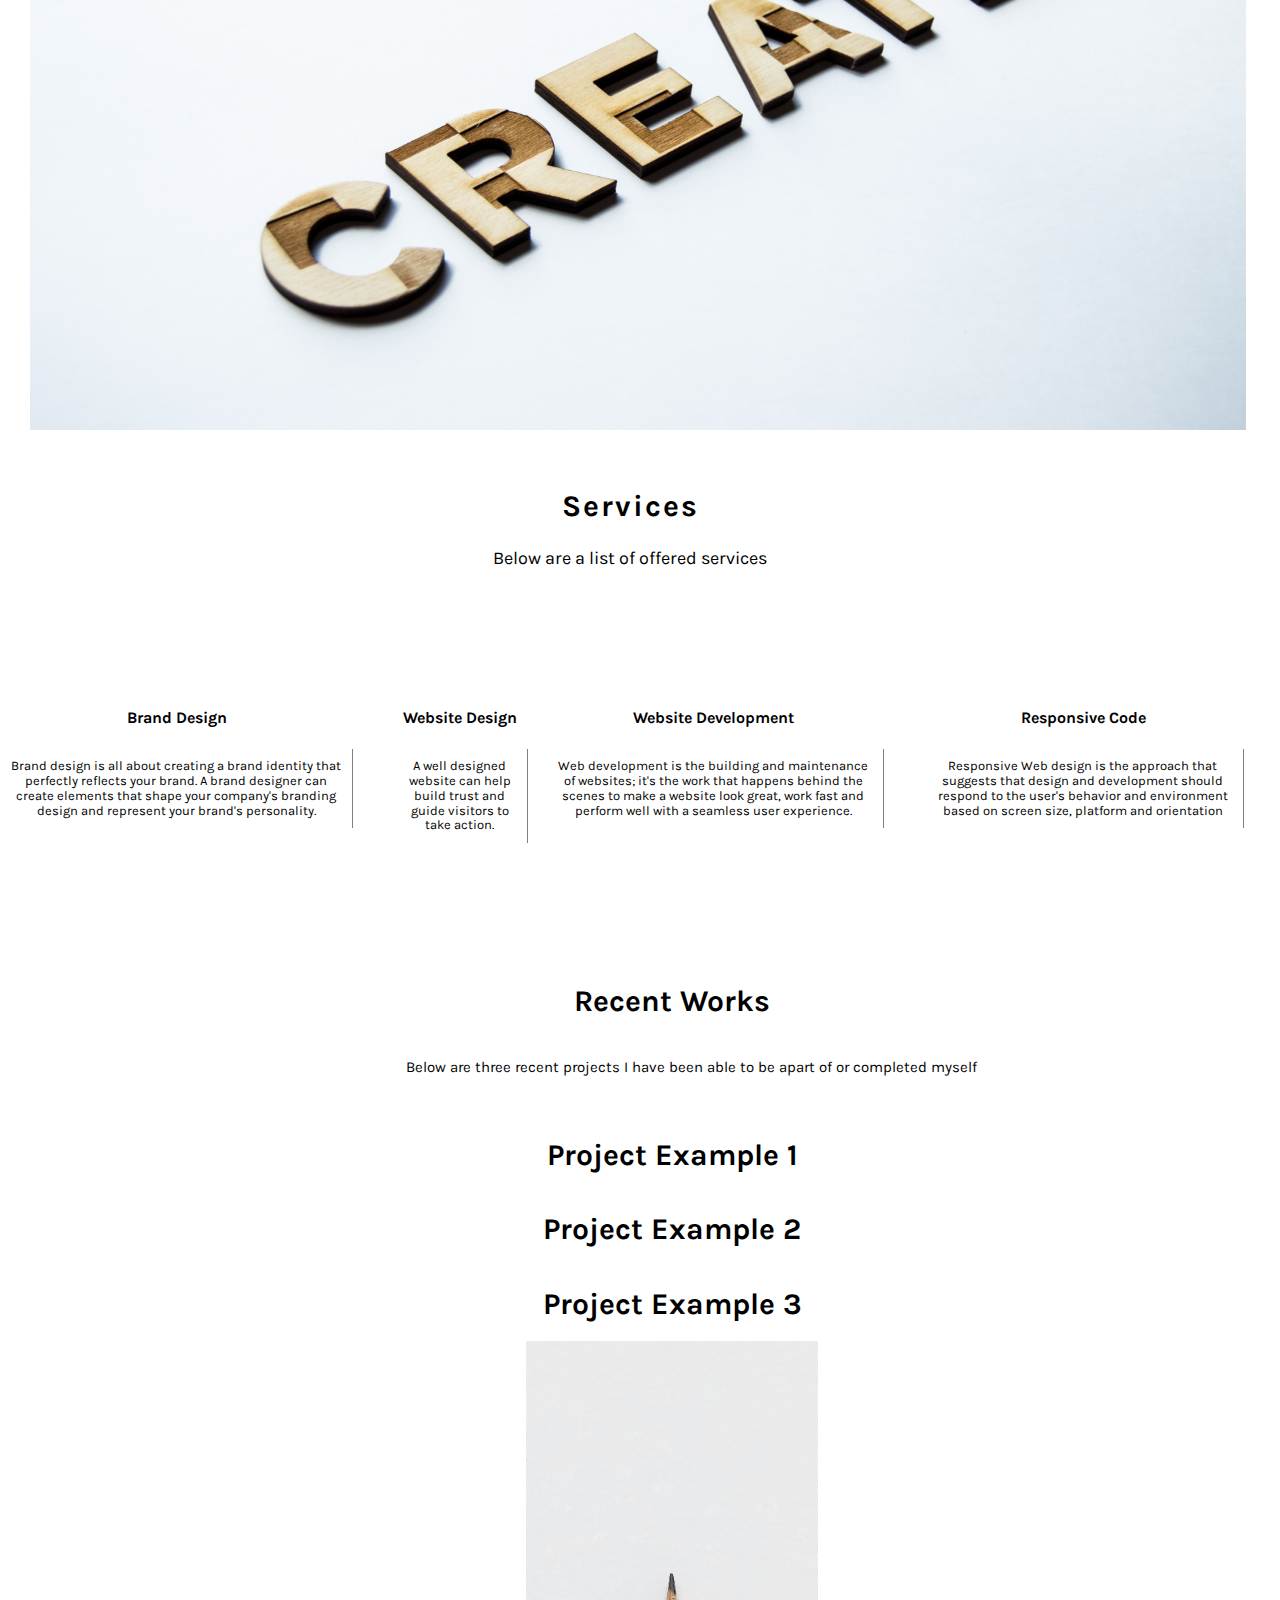
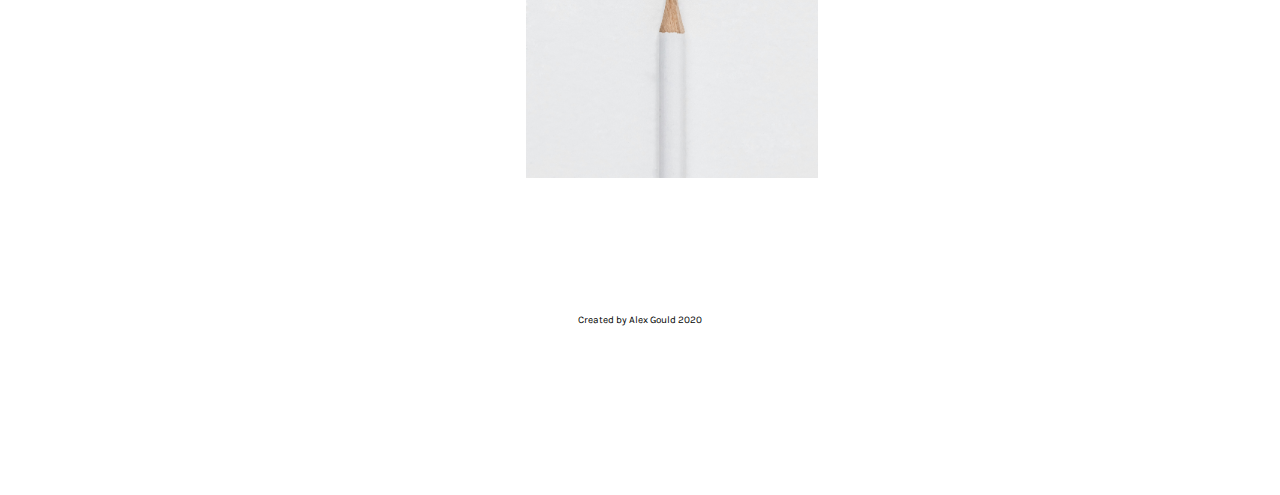
==== commit 26b2efd1: "final" ====
--- a/index.html
+++ b/index.html
@@ -34,21 +34,21 @@
    </header>
    <section class="threeDivsContainer">
       <div class="threeDivs">
-         <h3>Awesome Design</h3>
+         <h3>Clean Design</h3>
          <p>Clean and Intuitive design helps you and your products stand out from the crowd .</p>
       </div>
       <div class="threeDivs">
-         <h3>Awesome Design</h3>
-         <p>Lorem ipsum dolor sit amet consectetur adipisicing elit. Hic eligendi, sed, in quidem velit fuga ab, dolores.</p>
+         <h3>Detail of Design</h3>
+         <p>Attention to detail in a user experience can be the difference between a satisfied user and an annoyed one.</p>
       </div>
       <div class="threeDivs">
-         <h3>Awesome Design</h3>
-         <p>Lorem ipsum dolor sit amet consectetur adipisicing elit. Hic eligendi, sed, in quidem velit fuga ab, dolores.</p>
+         <h3>Design Isn't Just Visual</h3>
+         <p>Design isn’t just the façade;Design is the ‘how’ and ‘why’ people want to use the site; .</p>
       </div>
    </section>
          <div class="designOrientated">
             <h2>Design Orientated</h2>
-            <p>Lorem ipsum dolor sit amet, consectetur adipisicing elit. Nihil maiores in assumenda </p>
+            <p> Design is the entire experience from the moment users enter your site to well after they’ve left.</p>
          </div>
    <section>
       <div class="blurbSection">
@@ -58,31 +58,31 @@
    <section>
          <div class="servicesTitle">
             <h2>Services</h2>
-            <p>Lorem ipsum dolor sit amet consectetur adipisicing elit. Vero ab facilis, ipsam nulla</p>
+            <p>Below are a list of offered services</p>
          </div>
          <div class="services">
             <div>
                <h4>Brand Design</h4>
-               <p>Lorem ipsum dolor sit amet, consectetur adipisicing elit. Quo nemo nulla atque? Temporibus corporis</p>
+               <p>Brand design is all about creating a brand identity that perfectly reflects your brand. A brand designer can create elements that shape your company's branding design and represent your brand's personality.</p>
             </div>
             <div>
                <h4>Website Design</h4>
-               <p>Lorem ipsum dolor sit amet, consectetur adipisicing elit. Quo nemo nulla atque? Temporibus corporis</p>
+               <p> A well designed website can help build trust and guide visitors to take action.</p>
             </div>
             <div>
                <h4>Website Development</h4>
-               <p>Lorem ipsum dolor sit amet, consectetur adipisicing elit. Quo nemo nulla atque? Temporibus corporis</p>
+               <p>Web development is the building and maintenance of websites; it's the work that happens behind the scenes to make a website look great, work fast and perform well with a seamless user experience.</p>
             </div>
             <div>
                <h4>Responsive Code</h4>
-               <p>Lorem ipsum dolor sit amet, consectetur adipisicing elit. Quo nemo nulla atque? Temporibus corporis</p>
+               <p>Responsive Web design is the approach that suggests that design and development should respond to the user's behavior and environment based on screen size, platform and orientation</p>
             </div>
          </div>
    </section>
    <section>
       <div class="recentWorks">
          <h4 class="recentH4">Recent Works</h4>
-         <p>Lorem ipsum dolor sit amet consectetur, adipisicing elit. Cum est veritatis animi excepturi? Consectetur aliquam minus reprehenderit dolorum doloremque! Atque, dolorum nesciunt repellendus cupiditate quo dolore illo tempora aspernatur id.</p>
+         <p>Below are three recent projects I have been able to be apart of or completed myself</p>
             <div>
                <div>
                   <ul class="recentLinks">              
--- a/styles.css
+++ b/styles.css
@@ -156,7 +156,7 @@
 
 .threeDivsContainer { 
    display: flex;
-   height: 50vh;
+   height: 40vh;
    text-align: center;
 }
 
@@ -223,7 +223,7 @@
 }
 .servicesTitle p { 
    width: 90%;
-   font-size: 1.3em;
+   font-size: 1.8em;
 }
 
 .services { 
@@ -237,7 +237,9 @@
    
 }
 .services p { 
-   font-size: 1.4em;
+   font-size: 1.3em;
+   /* margin: 15px; */
+   padding: 10px;
    width: 90%;
    text-align: center;
    border-right: 1px solid grey;
@@ -264,11 +266,12 @@
 
 .recentWorks p{
    display: flex;
-   width: 90%;
+   width:100%;
    font-size: 1.3em;
    text-align: center;
    font-size: 1.5em;
    margin-bottom: 5%;
+   margin-left: 18%;
 }
 
 .recentLinks { 
@@ -276,6 +279,7 @@
 }
 
 .recentLinks a { 
+   font-weight: 700;
    margin-bottom: 1px solid grey;
 }
 
